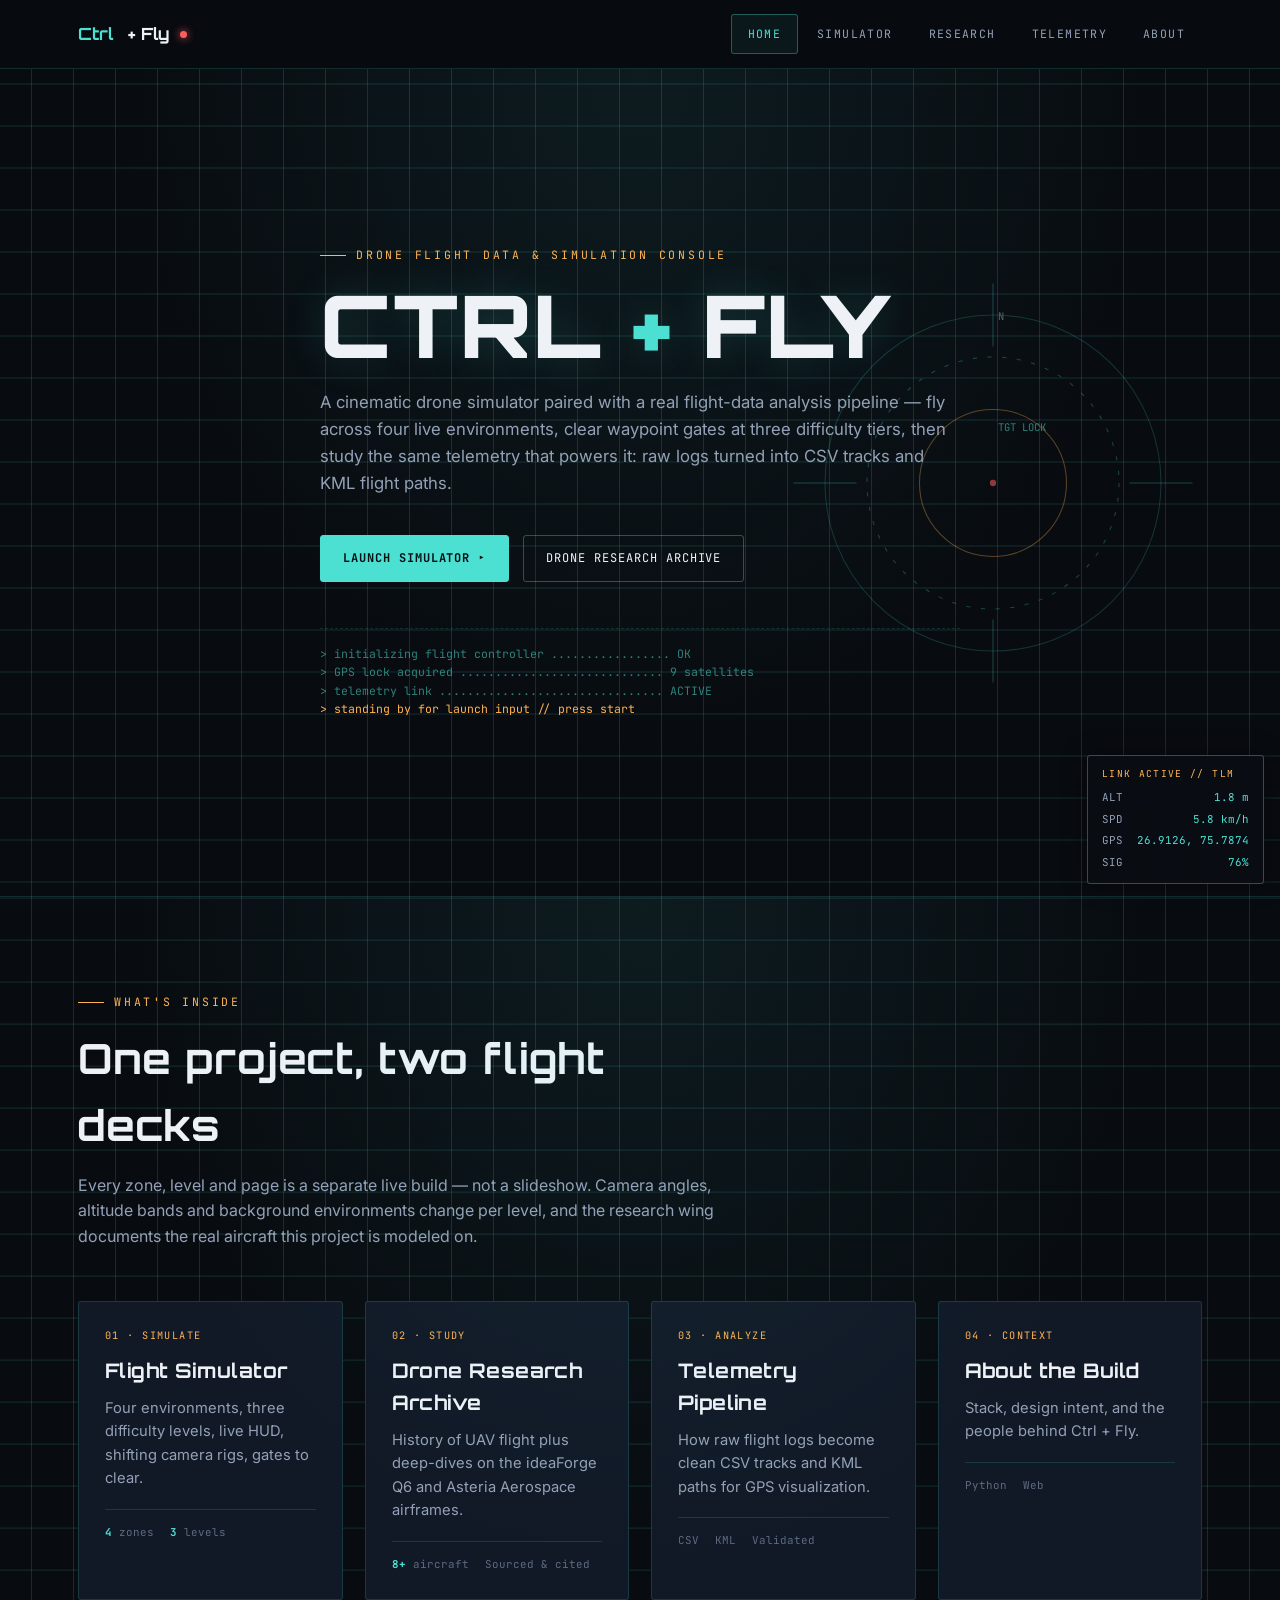
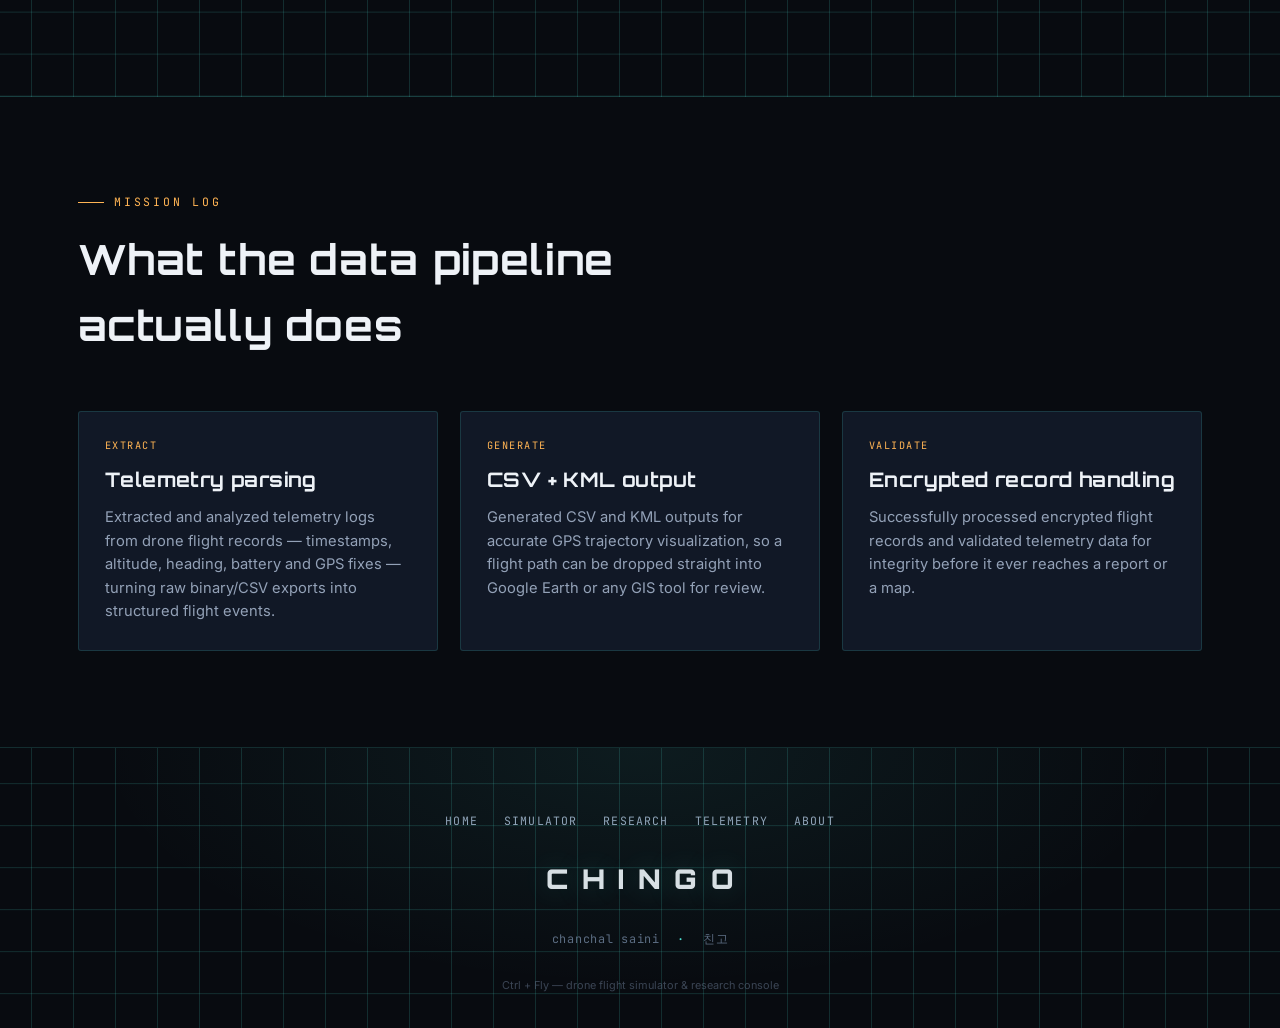
==== index.html @ b1c8b1c9 "Initial commit - Ctrl Plus Fly drone simulator" ====
<!DOCTYPE html>
<html lang="en">
<head>
<meta charset="UTF-8">
<meta name="viewport" content="width=device-width, initial-scale=1.0">
<title>Ctrl + Fly — Drone Flight Simulator & Telemetry Console</title>
<link rel="stylesheet" href="css/style.css">
</head>
<body>

<nav class="topnav">
  <div class="wrap">
    <a class="brand" href="index.html"><span class="plus">Ctrl</span>&nbsp;+&nbsp;Fly<span class="dot"></span></a>
    <div class="navlinks">
      <a href="index.html" class="active">Home</a>
      <a href="simulator.html">Simulator</a>
      <a href="research.html">Research</a>
      <a href="telemetry.html">Telemetry</a>
      <a href="about.html">About</a>
    </div>
  </div>
</nav>

<header class="hero scanfield">
  <div class="wrap">
    <div class="eyebrow">Drone Flight Data &amp; Simulation Console</div>
    <h1>CTRL <span class="accent">+</span> FLY</h1>
    <p class="lede">A cinematic drone simulator paired with a real flight-data analysis pipeline —
      fly across four live environments, clear waypoint gates at three difficulty tiers, then study
      the same telemetry that powers it: raw logs turned into CSV tracks and KML flight paths.</p>
    <div class="cta-row">
      <a class="btn btn-solid" href="simulator.html">Launch Simulator ▸</a>
      <a class="btn" href="research.html">Drone Research Archive</a>
    </div>
    <div class="bootline mono">
      <span>&gt; initializing flight controller ................. OK</span>
      <span>&gt; GPS lock acquired ............................. 9 satellites</span>
      <span>&gt; telemetry link ................................ ACTIVE</span>
      <span>&gt; standing by for launch input // press start</span>
    </div>
  </div>

  <svg class="reticle" viewBox="0 0 400 400" xmlns="http://www.w3.org/2000/svg">
    <circle cx="200" cy="200" r="160" fill="none" stroke="#4ce0d2" stroke-opacity=".35" stroke-width="1"/>
    <circle cx="200" cy="200" r="120" fill="none" stroke="#4ce0d2" stroke-opacity=".5" stroke-width="1" stroke-dasharray="4 10"/>
    <circle cx="200" cy="200" r="70" fill="none" stroke="#ffb454" stroke-opacity=".6" stroke-width="1"/>
    <line x1="200" y1="10" x2="200" y2="70" stroke="#4ce0d2" stroke-opacity=".5"/>
    <line x1="200" y1="330" x2="200" y2="390" stroke="#4ce0d2" stroke-opacity=".5"/>
    <line x1="10" y1="200" x2="70" y2="200" stroke="#4ce0d2" stroke-opacity=".5"/>
    <line x1="330" y1="200" x2="390" y2="200" stroke="#4ce0d2" stroke-opacity=".5"/>
    <circle cx="200" cy="200" r="3" fill="#ff5c5c"/>
    <text x="205" y="45" fill="#93a1b7" font-family="JetBrains Mono" font-size="10">N</text>
    <text x="205" y="150" fill="#4ce0d2" font-family="JetBrains Mono" font-size="10">TGT LOCK</text>
  </svg>
</header>

<section class="section scanfield">
  <div class="wrap">
    <div class="section-head">
      <div class="eyebrow">What's inside</div>
      <h2>One project, two flight decks</h2>
      <p>Every zone, level and page is a separate live build — not a slideshow. Camera angles, altitude
        bands and background environments change per level, and the research wing documents the real
        aircraft this project is modeled on.</p>
    </div>

    <div class="grid grid-4">
      <a class="card card-link" href="simulator.html">
        <div class="tag">01 · Simulate</div>
        <h3>Flight Simulator</h3>
        <p>Four environments, three difficulty levels, live HUD, shifting camera rigs, gates to clear.</p>
        <div class="meta"><span><b>4</b> zones</span><span><b>3</b> levels</span></div>
      </a>
      <a class="card card-link" href="research.html">
        <div class="tag">02 · Study</div>
        <h3>Drone Research Archive</h3>
        <p>History of UAV flight plus deep-dives on the ideaForge Q6 and Asteria Aerospace airframes.</p>
        <div class="meta"><span><b>8+</b> aircraft</span><span>Sourced &amp; cited</span></div>
      </a>
      <a class="card card-link" href="telemetry.html">
        <div class="tag">03 · Analyze</div>
        <h3>Telemetry Pipeline</h3>
        <p>How raw flight logs become clean CSV tracks and KML paths for GPS visualization.</p>
        <div class="meta"><span>CSV</span><span>KML</span><span>Validated</span></div>
      </a>
      <a class="card card-link" href="about.html">
        <div class="tag">04 · Context</div>
        <h3>About the Build</h3>
        <p>Stack, design intent, and the people behind Ctrl + Fly.</p>
        <div class="meta"><span>Python</span><span>Web</span></div>
      </a>
    </div>
  </div>
</section>

<section class="section">
  <div class="wrap">
    <div class="section-head">
      <div class="eyebrow">Mission log</div>
      <h2>What the data pipeline actually does</h2>
    </div>
    <div class="grid grid-3">
      <div class="card">
        <div class="tag">Extract</div>
        <h3>Telemetry parsing</h3>
        <p>Extracted and analyzed telemetry logs from drone flight records — timestamps, altitude,
          heading, battery and GPS fixes — turning raw binary/CSV exports into structured flight events.</p>
      </div>
      <div class="card">
        <div class="tag">Generate</div>
        <h3>CSV + KML output</h3>
        <p>Generated CSV and KML outputs for accurate GPS trajectory visualization, so a flight path
          can be dropped straight into Google Earth or any GIS tool for review.</p>
      </div>
      <div class="card">
        <div class="tag">Validate</div>
        <h3>Encrypted record handling</h3>
        <p>Successfully processed encrypted flight records and validated telemetry data for integrity
          before it ever reaches a report or a map.</p>
      </div>
    </div>
  </div>
</section>

<footer class="site-footer scanfield">
  <div class="wrap">
    <div class="footer-links">
      <a href="index.html">Home</a>
      <a href="simulator.html">Simulator</a>
      <a href="research.html">Research</a>
      <a href="telemetry.html">Telemetry</a>
      <a href="about.html">About</a>
    </div>
    <div class="chingo-mark">CHINGO</div>
    <div class="footer-credit">chanchal saini <span class="sep">·</span> 친고</div>
    <div class="footer-fine">Ctrl + Fly — drone flight simulator &amp; research console</div>
  </div>
</footer>

<div id="global-hud"></div>
<script src="js/hud.js"></script>
</body>
</html>
---- css/style.css ----
/* style.css - ctrl+fly ka poora styling
   dark background + cyan/amber HUD wala look, drone ke onboard camera jaisa feel dene ki koshish ki hai */

@import url('https://fonts.googleapis.com/css2?family=Orbitron:wght@500;700;900&family=Inter:wght@400;500;600;700&family=JetBrains+Mono:wght@400;500;700&display=swap');

:root{
  --void:#080b10;
  --void-2:#0d1219;
  --panel:#111826;
  --panel-2:#161f2e;
  --line: rgba(76,224,210,0.16);
  --line-strong: rgba(76,224,210,0.35);
  --cyan:#4ce0d2;
  --cyan-dim: rgba(76,224,210,0.55);
  --amber:#ffb454;
  --red:#ff5c5c;
  --frost:#eef2f7;
  --mist:#93a1b7;
  --mist-dim:#5c6b81;

  --font-display:'Orbitron', sans-serif;
  --font-body:'Inter', -apple-system, sans-serif;
  --font-mono:'JetBrains Mono', monospace;

  --radius: 3px;
}

*,*::before,*::after{ box-sizing:border-box; }
html{ scroll-behavior:smooth; }
body{
  margin:0;
  background:var(--void);
  color:var(--frost);
  font-family:var(--font-body);
  line-height:1.6;
  -webkit-font-smoothing:antialiased;
  overflow-x:hidden;
}
a{ color:inherit; text-decoration:none; }
img,svg{ display:block; max-width:100%; }
ul{ margin:0; padding:0; list-style:none; }
h1,h2,h3,h4{ font-family:var(--font-display); margin:0; letter-spacing:.02em; }
p{ margin:0; }
:focus-visible{ outline:2px solid var(--cyan); outline-offset:3px; }
@media (prefers-reduced-motion: reduce){
  *{ animation-duration:.001ms !important; animation-iteration-count:1 !important; transition-duration:.001ms !important; }
}

/* background scan/grid texture used across dark sections */
.scanfield{
  position:relative;
  background-image:
    linear-gradient(var(--line) 1px, transparent 1px),
    linear-gradient(90deg, var(--line) 1px, transparent 1px);
  background-size: 42px 42px;
  background-position:center;
}
.scanfield::after{
  content:"";
  position:absolute; inset:0;
  background: radial-gradient(ellipse at 50% 0%, rgba(76,224,210,.08), transparent 60%);
  pointer-events:none;
}

/* ---------- container ---------- */
.wrap{ max-width:1180px; margin:0 auto; padding:0 28px; }

/* ---------- top nav ---------- */
.topnav{
  position:sticky; top:0; z-index:50;
  background:rgba(8,11,16,.86);
  backdrop-filter: blur(10px);
  border-bottom:1px solid var(--line);
}
.topnav .wrap{ display:flex; align-items:center; justify-content:space-between; height:68px; }
.brand{ display:flex; align-items:center; gap:10px; font-family:var(--font-display); font-weight:700; font-size:1.05rem; color:var(--frost); }
.brand .plus{ color:var(--cyan); }
.brand .dot{ width:7px; height:7px; border-radius:50%; background:var(--red); box-shadow:0 0 8px var(--red); animation:blink 2.4s infinite; }
@keyframes blink{ 0%,100%{opacity:1} 50%{opacity:.25} }
.navlinks{ display:flex; gap:2px; }
.navlinks a{
  font-family:var(--font-mono); font-size:.72rem; letter-spacing:.12em; text-transform:uppercase;
  color:var(--mist); padding:10px 16px; border-radius:var(--radius); transition:.2s;
  border:1px solid transparent;
}
.navlinks a:hover, .navlinks a.active{ color:var(--cyan); border-color:var(--line-strong); background:rgba(76,224,210,.06); }
.navtoggle{ display:none; }

@media (max-width: 760px){
  .navlinks{ display:none; }
}

/* ---------- global corner HUD (signature element, present on every page) ---------- */
#global-hud{
  position:fixed; right:16px; bottom:16px; z-index:60;
  font-family:var(--font-mono); font-size:.68rem; color:var(--cyan);
  background:rgba(10,14,20,.82); border:1px solid var(--line-strong);
  padding:10px 14px; border-radius:var(--radius);
  min-width:172px; backdrop-filter: blur(6px);
  box-shadow: 0 0 24px rgba(0,0,0,.4);
}
#global-hud .row{ display:flex; justify-content:space-between; gap:14px; padding:2px 0; color:var(--mist); }
#global-hud .row span:last-child{ color:var(--cyan); }
#global-hud .hud-title{ color:var(--amber); letter-spacing:.14em; font-size:.6rem; margin-bottom:6px; display:block; }
@media (max-width:640px){ #global-hud{ display:none; } }

/* ---------- buttons ---------- */
.btn{
  display:inline-flex; align-items:center; gap:8px;
  font-family:var(--font-mono); font-size:.75rem; letter-spacing:.08em; text-transform:uppercase;
  padding:13px 22px; border-radius:var(--radius); cursor:pointer; border:1px solid var(--line-strong);
  background:transparent; color:var(--frost); transition:.2s;
}
.btn:hover{ background:rgba(76,224,210,.08); border-color:var(--cyan); }
.btn-solid{ background:var(--cyan); color:#031013; border-color:var(--cyan); font-weight:700; }
.btn-solid:hover{ background:#6bf0e3; box-shadow:0 0 22px rgba(76,224,210,.4); }
.btn-amber{ border-color:var(--amber); color:var(--amber); }
.btn-amber:hover{ background:rgba(255,180,84,.1); }
.btn[disabled]{ opacity:.35; cursor:not-allowed; }

/* ---------- hero ---------- */
.hero{
  position:relative; min-height:92vh; display:flex; align-items:center;
  border-bottom:1px solid var(--line);
}
.hero .wrap{ position:relative; z-index:2; padding-top:60px; padding-bottom:60px; }
.eyebrow{ font-family:var(--font-mono); font-size:.72rem; letter-spacing:.24em; color:var(--amber); text-transform:uppercase; margin-bottom:18px; display:flex; align-items:center; gap:10px; }
.eyebrow::before{ content:""; width:26px; height:1px; background:var(--amber); display:inline-block; }
.hero h1{
  font-size:clamp(2.6rem, 7vw, 5.4rem); font-weight:900; line-height:.98; color:var(--frost);
  text-shadow:0 0 40px rgba(76,224,210,.18);
}
.hero h1 .accent{ color:var(--cyan); }
.hero .lede{ max-width:640px; margin-top:22px; color:var(--mist); font-size:1.05rem; }
.hero .cta-row{ margin-top:38px; display:flex; gap:14px; flex-wrap:wrap; }

/* boot sequence readout on hero */
.bootline{
  margin-top:46px; font-family:var(--font-mono); font-size:.72rem; color:var(--cyan-dim);
  border-top:1px dashed var(--line); padding-top:16px; max-width:640px;
}
.bootline span{ display:block; opacity:0; animation: typein .5s forwards; }
.bootline span:nth-child(1){ animation-delay:.1s; }
.bootline span:nth-child(2){ animation-delay:.5s; }
.bootline span:nth-child(3){ animation-delay:.9s; }
.bootline span:nth-child(4){ animation-delay:1.3s; color:var(--amber); }
@keyframes typein{ from{opacity:0; transform:translateY(4px);} to{opacity:1; transform:translateY(0);} }

/* reticle decoration for hero */
.reticle{ position:absolute; right:6%; top:50%; transform:translateY(-50%); width:min(38vw,420px); opacity:.55; z-index:1; }
@media (max-width:900px){ .reticle{ display:none; } }

/* ---------- section headers ---------- */
.section{ padding:96px 0; border-bottom:1px solid var(--line); }
.section-head{ margin-bottom:52px; max-width:680px; }
.section-head .eyebrow{ margin-bottom:14px; }
.section-head h2{ font-size:clamp(1.8rem,4vw,2.6rem); color:var(--frost); }
.section-head p{ color:var(--mist); margin-top:14px; }

/* ---------- card grid (nav hub / simulator hub) ---------- */
.grid{ display:grid; gap:22px; }
.grid-4{ grid-template-columns:repeat(4,1fr); }
.grid-3{ grid-template-columns:repeat(3,1fr); }
.grid-2{ grid-template-columns:repeat(2,1fr); }
@media (max-width:980px){ .grid-4{grid-template-columns:repeat(2,1fr);} .grid-3{grid-template-columns:repeat(2,1fr);} }
@media (max-width:640px){ .grid-4,.grid-3,.grid-2{grid-template-columns:1fr;} }

.card{
  background:var(--panel); border:1px solid var(--line); border-radius:var(--radius);
  padding:26px; position:relative; overflow:hidden; transition:.25s;
}
.card:hover{ border-color:var(--line-strong); transform:translateY(-3px); box-shadow:0 14px 34px rgba(0,0,0,.35); }
.card .tag{ font-family:var(--font-mono); font-size:.64rem; letter-spacing:.14em; color:var(--amber); text-transform:uppercase; }
.card h3{ margin-top:10px; font-size:1.25rem; color:var(--frost); }
.card p{ color:var(--mist); font-size:.92rem; margin-top:10px; }
.card .meta{ display:flex; gap:16px; margin-top:18px; font-family:var(--font-mono); font-size:.68rem; color:var(--mist-dim); border-top:1px solid var(--line); padding-top:14px; }
.card .meta b{ color:var(--cyan); }
.card-link{ display:block; }

/* zone thumbnail visuals inside hub cards */
.card-swatch{ height:110px; border-radius:var(--radius); margin-bottom:16px; position:relative; overflow:hidden; border:1px solid var(--line); }
.card-swatch svg{ width:100%; height:100%; }

/* ---------- level pills ---------- */
.levels{ display:flex; gap:10px; flex-wrap:wrap; margin-top:10px; }
.level-pill{
  font-family:var(--font-mono); font-size:.72rem; letter-spacing:.08em;
  border:1px solid var(--line-strong); padding:9px 16px; border-radius:20px; color:var(--mist); cursor:pointer; transition:.2s;
  background:transparent;
}
.level-pill.active, .level-pill:hover{ color:var(--void); background:var(--cyan); border-color:var(--cyan); }

/* ---------- footer (CHINGO / chanchal saini) ---------- */
.site-footer{ padding:64px 0 34px; }
.site-footer .wrap{ display:flex; flex-direction:column; align-items:center; gap:28px; text-align:center; }
.footer-links{ display:flex; gap:26px; flex-wrap:wrap; justify-content:center; font-family:var(--font-mono); font-size:.72rem; letter-spacing:.1em; text-transform:uppercase; color:var(--mist); }
.footer-links a:hover{ color:var(--cyan); }
.chingo-mark{
  font-family:var(--font-display); font-weight:900; font-size:1.7rem; letter-spacing:.5em;
  color:var(--frost); opacity:.92; text-indent:.5em;
  text-shadow:0 0 30px rgba(76,224,210,.25);
}
.footer-credit{
  font-family:var(--font-mono); font-size:.74rem; letter-spacing:.06em; color:var(--mist-dim);
}
.footer-credit .sep{ color:var(--cyan); margin:0 10px; }
.footer-fine{ font-size:.68rem; color:var(--mist-dim); opacity:.6; }

/* zone simulator stage - camera views, drone animation, gates */
.sim-shell{ border-bottom:1px solid var(--line); }
.sim-topbar{ display:flex; align-items:center; justify-content:space-between; padding:14px 0; }
.sim-badge{ font-family:var(--font-mono); font-size:.72rem; letter-spacing:.1em; text-transform:uppercase; color:var(--mist); display:flex; gap:10px; align-items:center; }
.sim-badge b{ color:var(--cyan); }
.sim-badge .lvl{ color:var(--amber); border:1px solid var(--amber); padding:3px 10px; border-radius:20px; font-size:.66rem; }

.sim-stage{
  position:relative; height:78vh; min-height:520px; border-radius:6px; overflow:hidden;
  border:1px solid var(--line-strong); box-shadow:0 30px 60px rgba(0,0,0,.5);
  transition: transform .6s ease, filter .6s ease;
}
.sim-stage.cam-fpv{ }
.sim-stage.cam-chase{ transform:scale(.97); }
.sim-stage.cam-topdown{ transform:perspective(900px) rotateX(38deg) scale(.92); filter:saturate(.85); }
.sim-stage.cam-orbit{ transform:perspective(1100px) rotateY(-6deg) scale(.98); }

.sim-hud-overlay{ position:absolute; inset:0; z-index:5; pointer-events:none; }
.sim-hud-overlay .clickable{ pointer-events:auto; }

.sim-corner{ position:absolute; font-family:var(--font-mono); font-size:.72rem; color:var(--cyan); }
.sim-corner.tl{ top:16px; left:16px; }
.sim-corner.tr{ top:16px; right:16px; text-align:right; }
.sim-corner.bl{ bottom:16px; left:16px; }
.sim-corner.br{ bottom:16px; right:16px; text-align:right; }

.sim-panel{
  background:rgba(8,11,16,.72); border:1px solid var(--line-strong); border-radius:4px;
  padding:12px 16px; backdrop-filter: blur(4px); min-width:190px;
}
.sim-panel .stat{ display:flex; justify-content:space-between; gap:16px; padding:3px 0; color:var(--mist); }
.sim-panel .stat span:last-child{ color:var(--frost); font-weight:600; }
.sim-panel .stat.warn span:last-child{ color:var(--amber); }

.cam-btn{
  pointer-events:auto; font-family:var(--font-mono); font-size:.68rem; letter-spacing:.08em; text-transform:uppercase;
  background:rgba(8,11,16,.78); border:1px solid var(--line-strong); color:var(--cyan);
  padding:9px 14px; border-radius:4px; cursor:pointer; margin-top:8px;
}
.cam-btn:hover{ background:rgba(76,224,210,.12); }

.crosshair{ position:absolute; top:50%; left:50%; transform:translate(-50%,-50%); width:52px; height:52px; opacity:.5; z-index:4; }

/* drone actor */
.drone-actor{ position:absolute; width:70px; z-index:6; animation: droneFly 13s ease-in-out infinite; filter:drop-shadow(0 8px 14px rgba(0,0,0,.5)); }
@keyframes droneFly{
  0%{   left:6%;  top:60%; transform:rotate(-2deg) scale(1); }
  25%{  left:34%; top:38%; transform:rotate(3deg)  scale(1.04); }
  50%{  left:60%; top:52%; transform:rotate(-3deg) scale(1); }
  75%{  left:80%; top:30%; transform:rotate(2deg)  scale(1.05); }
  100%{ left:6%;  top:60%; transform:rotate(-2deg) scale(1); }
}
.prop{ animation: propspin .12s linear infinite; transform-origin:center; }
@keyframes propspin{ from{transform:rotate(0)} to{transform:rotate(360deg)} }

/* gates */
.gate{ position:absolute; width:64px; height:64px; cursor:pointer; z-index:4; pointer-events:auto; transition:.2s; }
.gate:hover{ transform:scale(1.08); }
.gate.cleared circle{ stroke:var(--cyan) !important; }
.gate.cleared .check{ opacity:1; }
.gate .check{ opacity:0; transition:.2s; }
.gate-label{ position:absolute; top:100%; left:50%; transform:translateX(-50%); font-family:var(--font-mono); font-size:.6rem; color:var(--mist); white-space:nowrap; margin-top:4px; }

.mission-banner{
  position:absolute; left:50%; top:14%; transform:translate(-50%,-16px); z-index:8;
  background:rgba(8,11,16,.9); border:1px solid var(--cyan); color:var(--cyan);
  font-family:var(--font-mono); font-size:.8rem; letter-spacing:.1em; padding:12px 22px; border-radius:4px;
  opacity:0; pointer-events:none; transition:.4s; text-align:center;
}
.mission-banner.show{ opacity:1; transform:translate(-50%,0); }

.sim-controls-row{ display:flex; justify-content:space-between; align-items:center; padding:22px 0; flex-wrap:wrap; gap:14px; }

/* ---------- form controls (live telemetry console) ---------- */
.field{ display:flex; flex-direction:column; gap:6px; }
.field label{ font-family:var(--font-mono); font-size:.68rem; letter-spacing:.08em; text-transform:uppercase; color:var(--mist); }
.field select, .field input[type="text"], .field input[type="password"], .field input[type="number"]{
  background:var(--void-2); border:1px solid var(--line-strong); color:var(--frost);
  font-family:var(--font-mono); font-size:.82rem; padding:10px 12px; border-radius:4px;
}
.field select:focus, .field input:focus{ outline:2px solid var(--cyan); outline-offset:1px; }
.field input[type="file"]{ font-family:var(--font-mono); font-size:.76rem; color:var(--mist); }
.field-row{ display:flex; gap:14px; flex-wrap:wrap; align-items:flex-end; margin-bottom:18px; }

.console-box{
  background:var(--void-2); border:1px solid var(--line); border-radius:4px; padding:16px 18px;
  font-family:var(--font-mono); font-size:.76rem; color:var(--cyan-dim); max-height:220px; overflow-y:auto;
}
.console-box .line{ padding:2px 0; }
.console-box .line.err{ color:var(--red); }
.console-box .line.ok{ color:var(--cyan); }

.result-summary{ display:flex; gap:22px; flex-wrap:wrap; margin:18px 0; }
.result-summary .stat-block{ background:var(--panel); border:1px solid var(--line); border-radius:4px; padding:14px 20px; min-width:140px; }
.result-summary .stat-block .num{ font-family:var(--font-display); font-size:1.6rem; color:var(--cyan); }
.result-summary .stat-block .lbl{ font-family:var(--font-mono); font-size:.66rem; color:var(--mist); text-transform:uppercase; letter-spacing:.08em; margin-top:4px; }

/* ---------- utility ---------- */
.center{ text-align:center; }
.mono{ font-family:var(--font-mono); }
.text-cyan{ color:var(--cyan); }
.text-amber{ color:var(--amber); }
.divider{ height:1px; background:var(--line); margin:52px 0; border:0; }
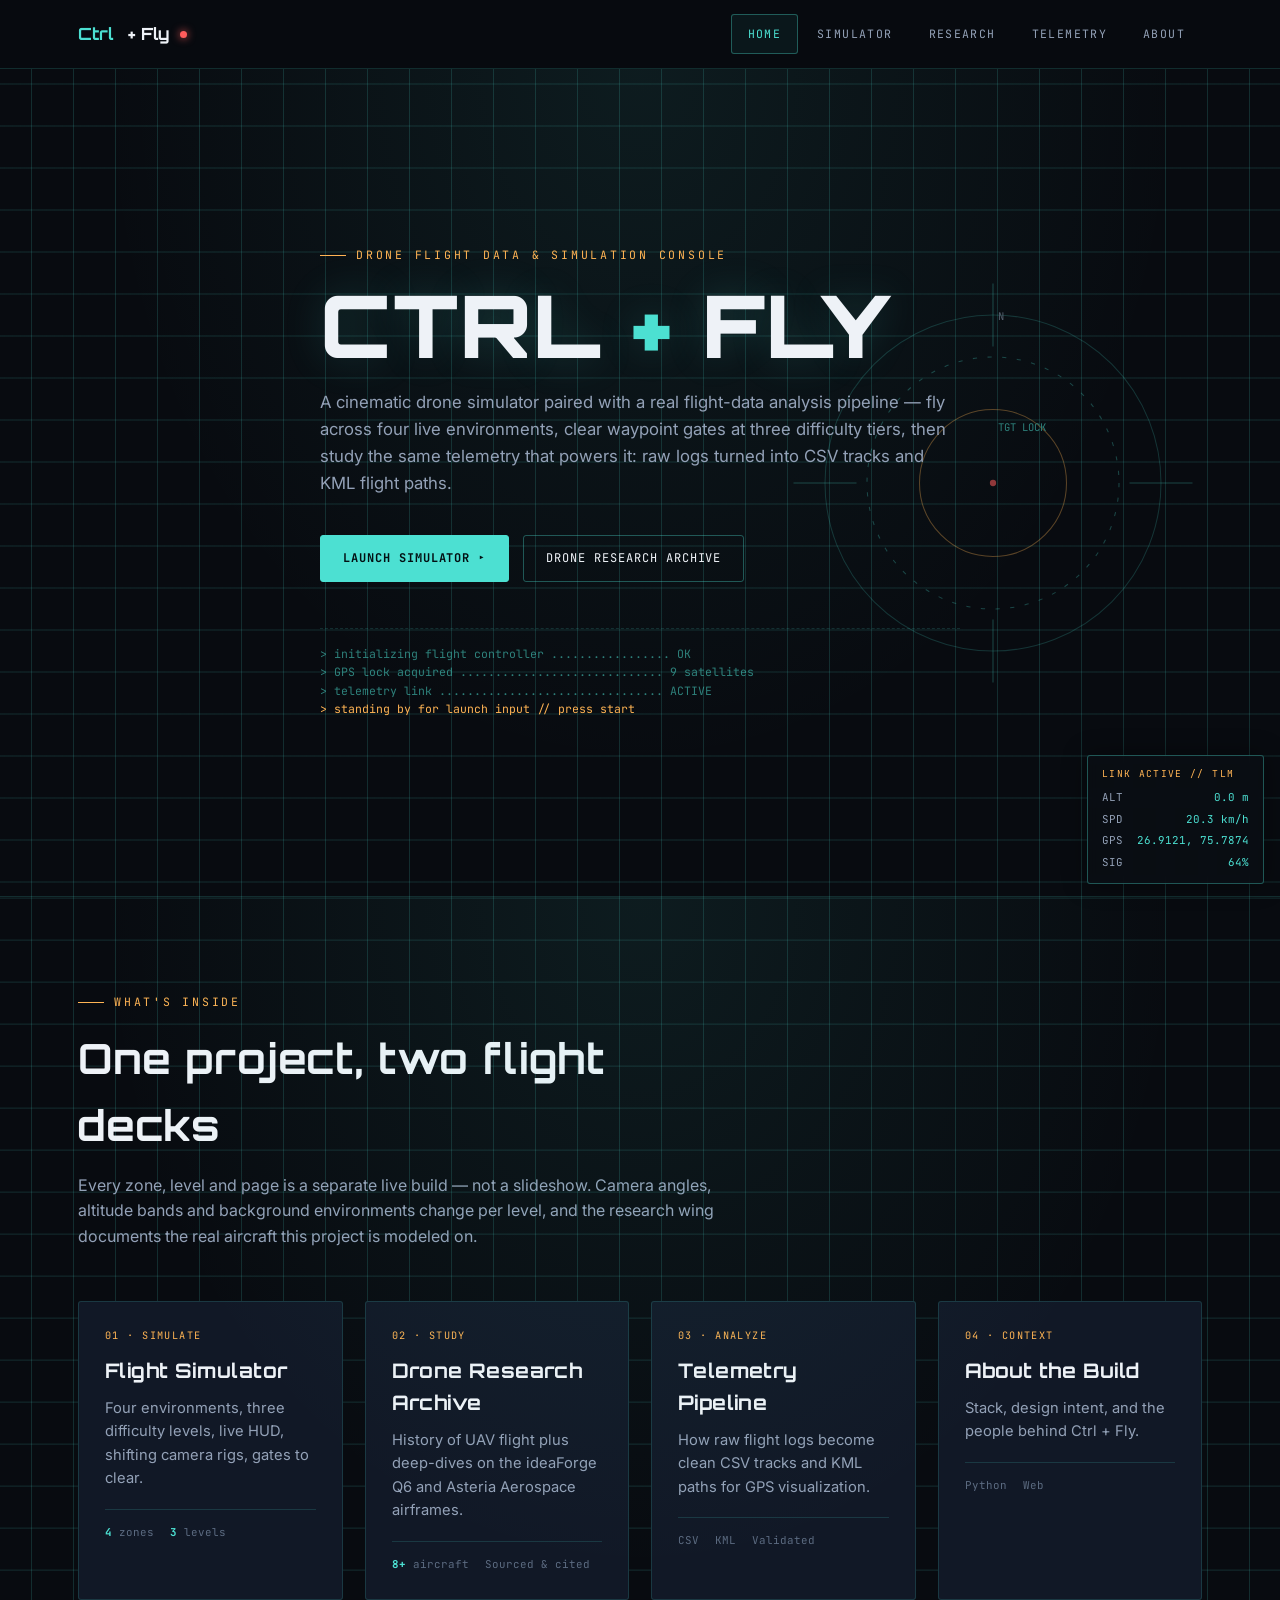
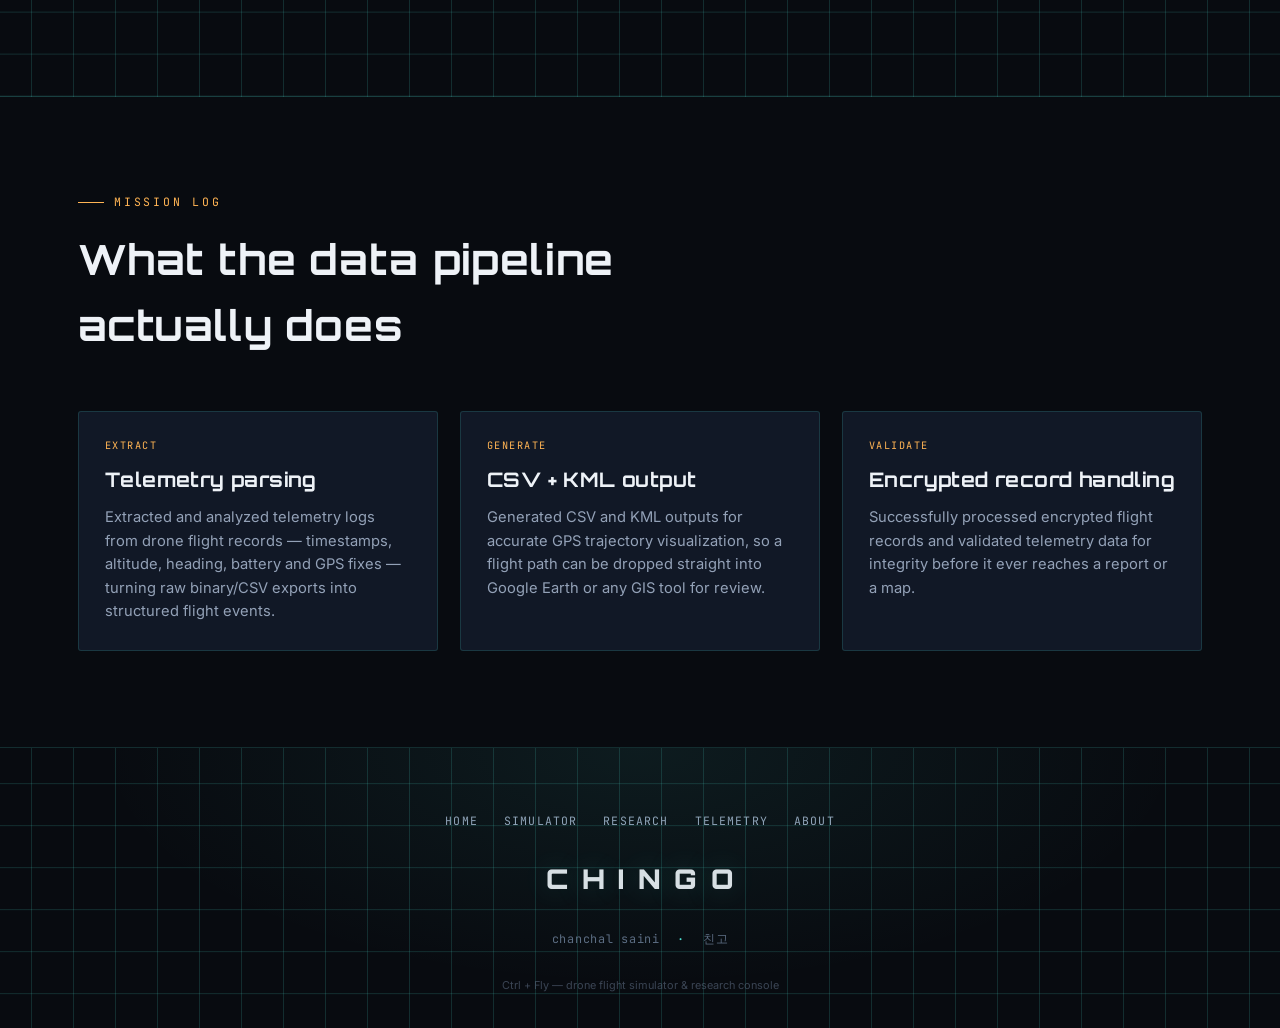
==== commit 3b9a80ed: "initial commit" ====
--- a/index.html
+++ b/index.html
@@ -8,6 +8,7 @@
 </head>
 <body>
 
+  
 <nav class="topnav">
   <div class="wrap">
     <a class="brand" href="index.html"><span class="plus">Ctrl</span>&nbsp;+&nbsp;Fly<span class="dot"></span></a>
@@ -21,6 +22,7 @@
   </div>
 </nav>
 
+  
 <header class="hero scanfield">
   <div class="wrap">
     <div class="eyebrow">Drone Flight Data &amp; Simulation Console</div>
@@ -39,6 +41,7 @@
       <span>&gt; standing by for launch input // press start</span>
     </div>
   </div>
+  
 
   <svg class="reticle" viewBox="0 0 400 400" xmlns="http://www.w3.org/2000/svg">
     <circle cx="200" cy="200" r="160" fill="none" stroke="#4ce0d2" stroke-opacity=".35" stroke-width="1"/>
@@ -54,6 +57,7 @@
   </svg>
 </header>
 
+  
 <section class="section scanfield">
   <div class="wrap">
     <div class="section-head">
@@ -63,6 +67,7 @@
         bands and background environments change per level, and the research wing documents the real
         aircraft this project is modeled on.</p>
     </div>
+    
 
     <div class="grid grid-4">
       <a class="card card-link" href="simulator.html">
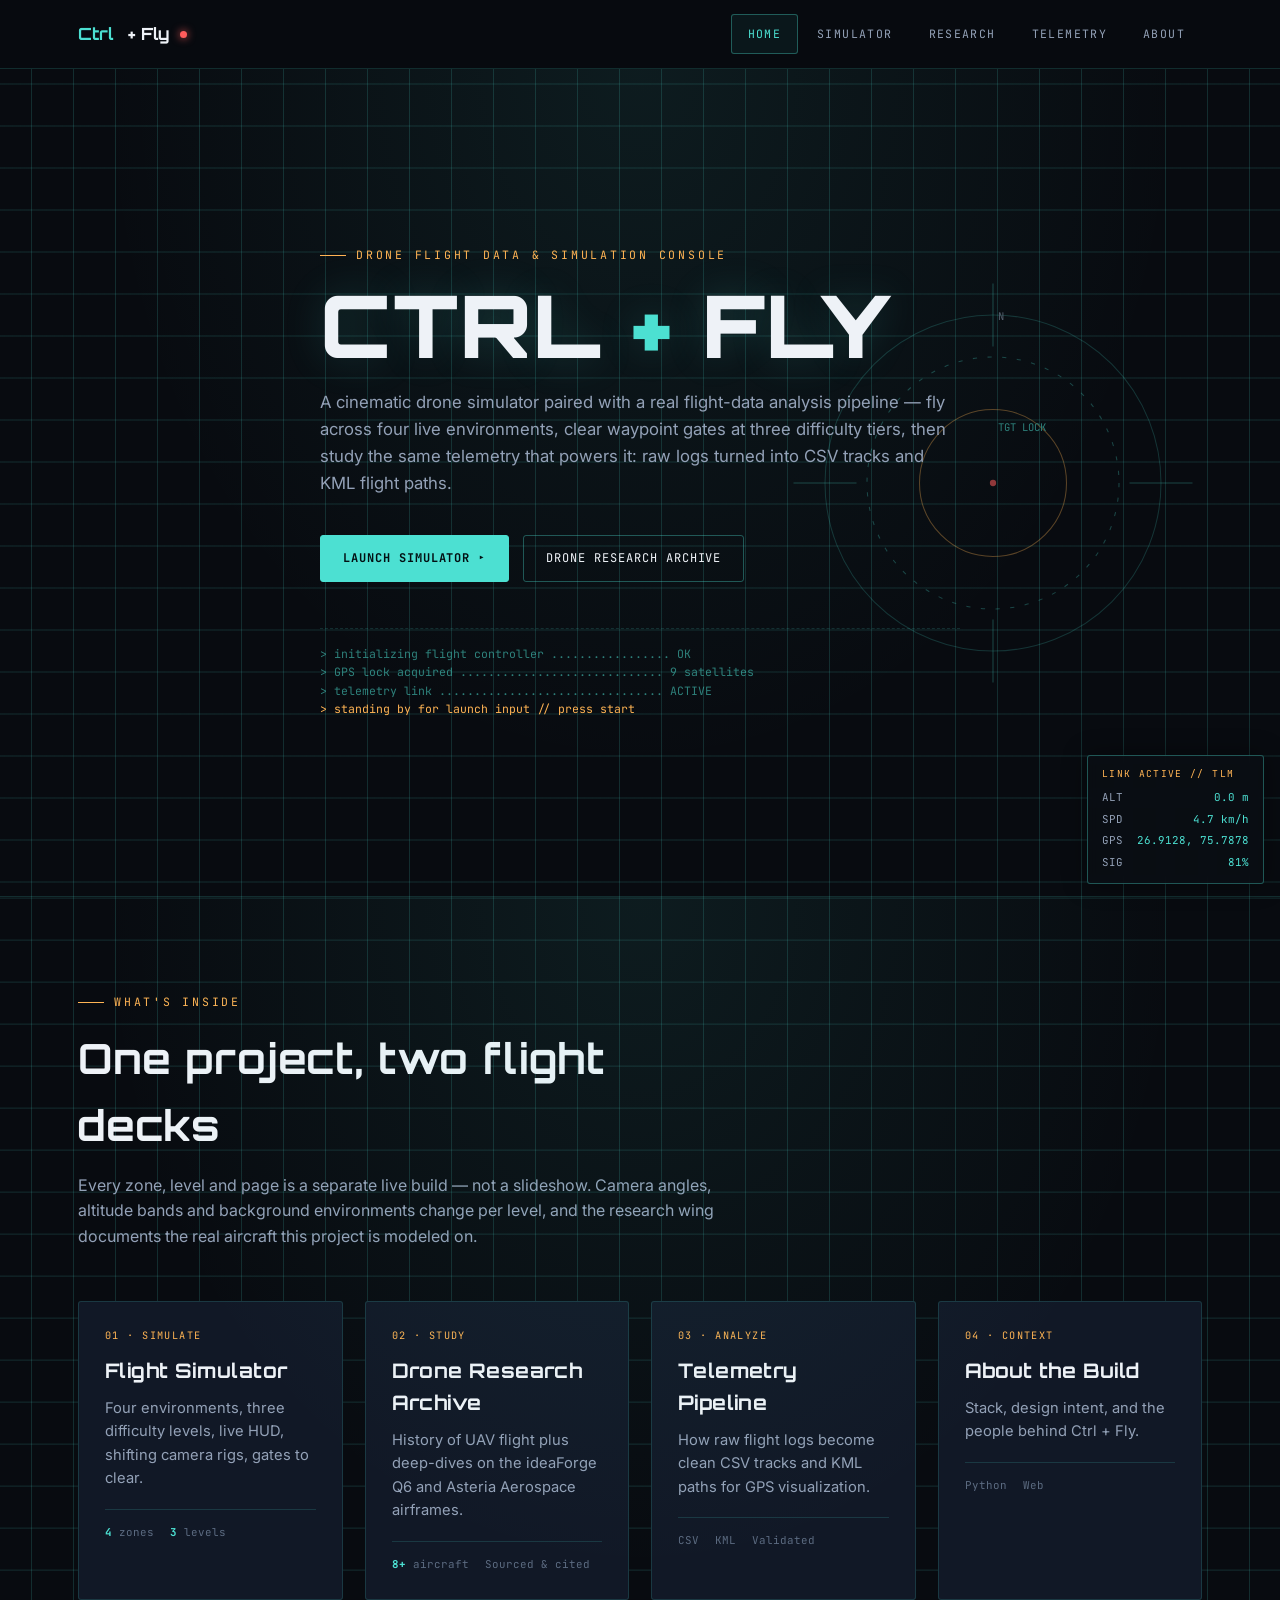
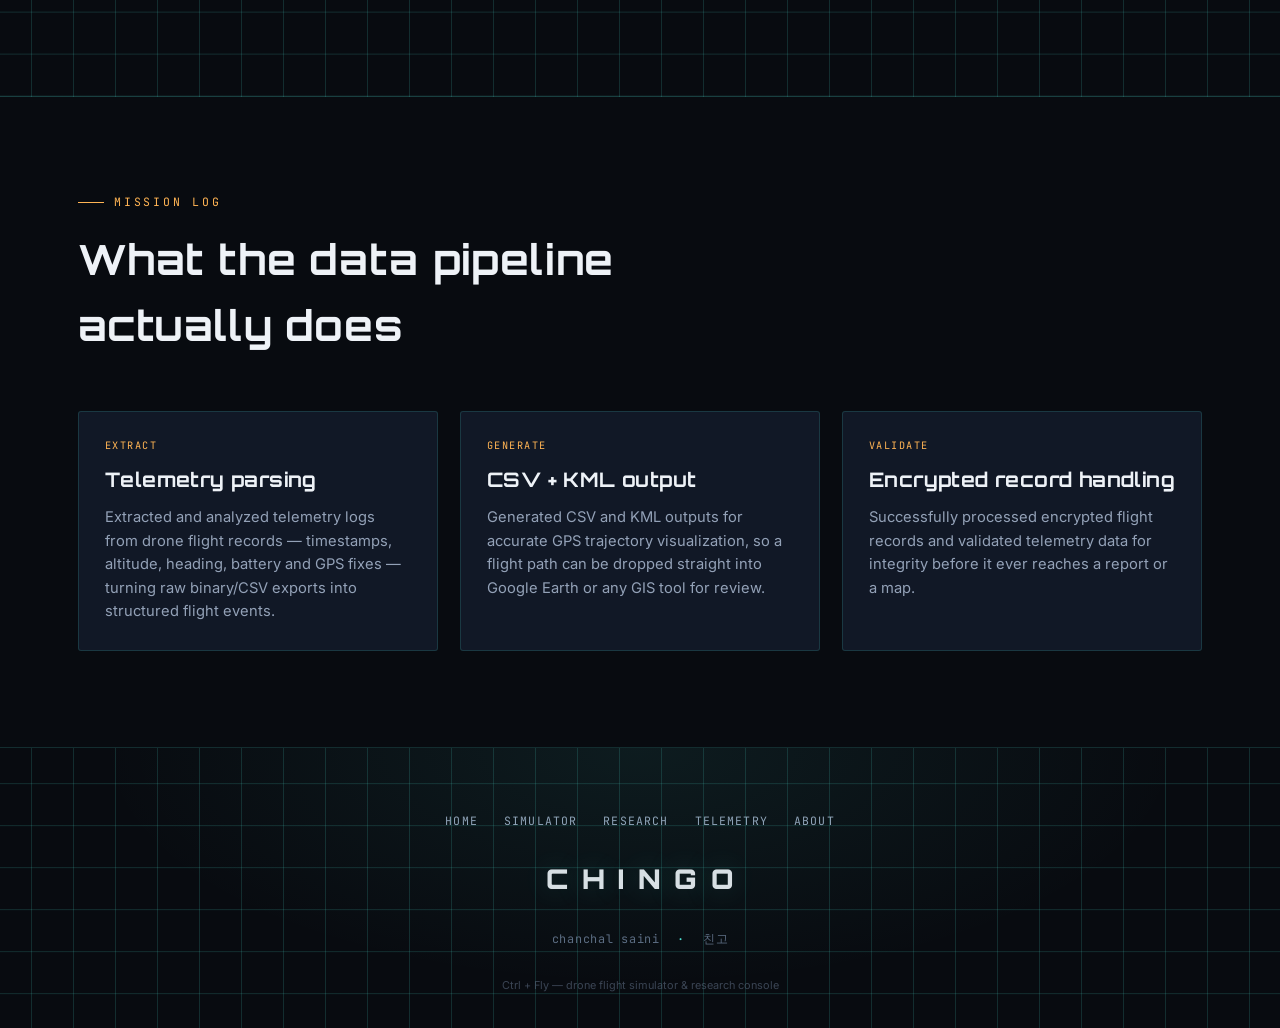
==== commit 6d430d59: "Update index.html" ====
--- a/index.html
+++ b/index.html
@@ -8,7 +8,6 @@
 </head>
 <body>
 
-  
 <nav class="topnav">
   <div class="wrap">
     <a class="brand" href="index.html"><span class="plus">Ctrl</span>&nbsp;+&nbsp;Fly<span class="dot"></span></a>
